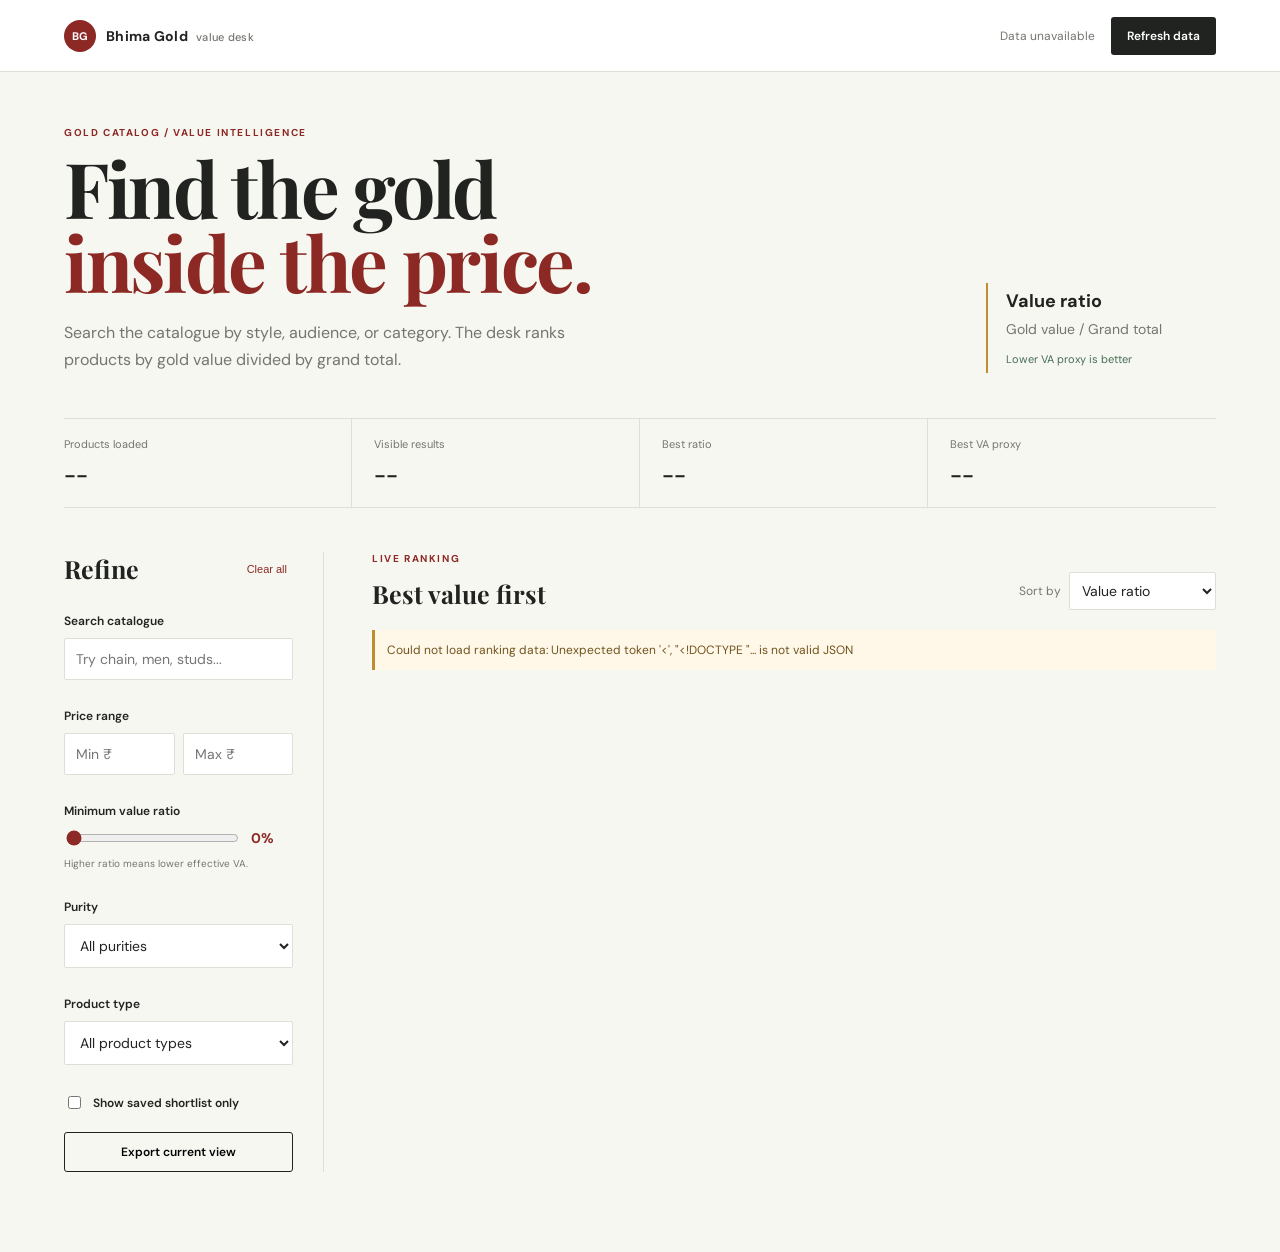
==== index.html @ 20fabfad "Backup: Vercel-ready dashboard (api/index.py, public, vercel.json) + preserve original scraper - for" ====
<!doctype html>
<html lang="en">
<head>
  <meta charset="utf-8">
  <meta name="viewport" content="width=device-width, initial-scale=1">
  <title>Bhima Gold | Value desk</title>
  <link rel="stylesheet" href="styles.css">
</head>
<body>
  <header class="topbar">
    <div class="brand"><span class="brand-mark">BG</span><span>Bhima Gold <em>value desk</em></span></div>
    <div class="top-actions"><span id="sourceBadge" class="status">Loading data</span><button id="refreshButton" class="button button-dark" type="button">Refresh data</button></div>
  </header>
  <main class="shell">
    <section class="intro">
      <div>
        <p class="kicker">GOLD CATALOG / VALUE INTELLIGENCE</p>
        <h1>Find the gold<br><span>inside the price.</span></h1>
        <p class="lede">Search the catalogue by style, audience, or category. The desk ranks products by gold value divided by grand total.</p>
      </div>
      <div class="equation"><strong>Value ratio</strong><span>Gold value / Grand total</span><small>Lower VA proxy is better</small></div>
    </section>
    <section class="stats" aria-label="Summary">
      <div><span>Products loaded</span><strong id="totalCount">--</strong></div>
      <div><span>Visible results</span><strong id="visibleCount">--</strong></div>
      <div><span>Best ratio</span><strong id="bestRatio">--</strong></div>
      <div><span>Best VA proxy</span><strong id="bestVa">--</strong></div>
    </section>
    <section class="workspace">
      <aside class="filters">
        <div class="filter-head"><h2>Refine</h2><button id="clearButton" class="text-button" type="button">Clear all</button></div>
        <label class="search-box"><span>Search catalogue</span><input id="searchInput" type="search" placeholder="Try chain, men, studs..."></label>
        <div class="filter-group"><label for="minPrice">Price range</label><div class="two-inputs"><input id="minPrice" type="number" min="0" placeholder="Min ₹"><input id="maxPrice" type="number" min="0" placeholder="Max ₹"></div></div>
        <div class="filter-group"><label for="minRatio">Minimum value ratio</label><div class="range-line"><input id="minRatio" type="range" min="0" max="100" value="0"><output id="ratioOutput">0%</output></div><small>Higher ratio means lower effective VA.</small></div>
        <div class="filter-group"><label for="puritySelect">Purity</label><select id="puritySelect"><option value="">All purities</option></select></div>
        <div class="filter-group"><label for="categorySelect">Product type</label><select id="categorySelect"><option value="">All product types</option></select></div>
        <label class="check-row"><input id="favoritesOnly" type="checkbox"><span>Show saved shortlist only</span></label>
        <button id="exportButton" class="button button-outline" type="button">Export current view</button>
      </aside>
      <section class="results">
        <div class="results-head"><div><p class="kicker">LIVE RANKING</p><h2>Best value first</h2></div><label class="sort-control">Sort by <select id="sortSelect"><option value="ratio">Value ratio</option><option value="va">Lowest VA proxy</option><option value="price-low">Price: low to high</option><option value="price-high">Price: high to low</option><option value="name">Name</option></select></label></div>
        <div id="notice" class="notice" hidden></div>
        <div id="productGrid" class="product-grid"></div>
      </section>
    </section>
  </main>
  <template id="productTemplate"><article class="product-card"><div class="rank-line"><span class="rank"></span><button class="save-button" type="button" aria-label="Save product">☆</button></div><h3 class="product-name"></h3><div class="chips"><span class="purity-chip"></span><span class="category-chip"></span></div><div class="numbers"><div><span>Grand total</span><strong class="grand-total"></strong></div><div><span>Gold value</span><strong class="gold-value"></strong></div></div><div class="ratio-row"><div><span>Value ratio</span><strong class="value-ratio"></strong></div><div class="va"><span>VA proxy</span><strong class="va-value"></strong></div></div><a class="product-link" target="_blank" rel="noreferrer">View product <span>↗</span></a></article></template>
  <script src="app.js"></script>
</body>
</html>
---- styles.css ----
@import url('https://fonts.googleapis.com/css2?family=DM+Sans:wght@400;500;600;700&family=Playfair+Display:wght@600;700&display=swap');
:root{--ink:#20231f;--muted:#73766f;--line:#dedfd6;--paper:#f7f7f2;--card:#fff;--red:#8d2925;--gold:#be8c31;--green:#486d53}*{box-sizing:border-box}body{margin:0;background:var(--paper);color:var(--ink);font:14px 'DM Sans',sans-serif}.topbar{height:72px;padding:0 5vw;display:flex;align-items:center;justify-content:space-between;border-bottom:1px solid var(--line);background:#fff}.brand{display:flex;align-items:center;gap:10px;font-weight:700;letter-spacing:.02em}.brand em{font-size:11px;color:var(--muted);font-style:normal;font-weight:500;margin-left:5px}.brand-mark{display:grid;place-items:center;width:32px;height:32px;background:var(--red);color:#fff;font-size:11px;border-radius:50%}.top-actions{display:flex;align-items:center;gap:16px}.status{color:var(--muted);font-size:12px}.button{border:0;padding:11px 16px;border-radius:3px;font:600 12px 'DM Sans';cursor:pointer}.button-dark{background:var(--ink);color:#fff}.button-outline{width:100%;border:1px solid var(--ink);background:transparent;margin-top:20px}.shell{max-width:1440px;margin:auto;padding:54px 5vw 80px}.intro{display:flex;justify-content:space-between;gap:40px;align-items:end;margin-bottom:45px}.kicker{margin:0 0 12px;color:var(--red);font-size:10px;font-weight:700;letter-spacing:.16em}.intro h1{font:700 clamp(42px,6vw,78px)/.96 'Playfair Display',serif;letter-spacing:-.03em;margin:0}.intro h1 span{color:var(--red)}.lede{max-width:520px;color:var(--muted);font-size:16px;line-height:1.65;margin:22px 0 0}.equation{min-width:230px;border-left:2px solid var(--gold);padding:6px 0 7px 18px}.equation strong,.equation span,.equation small{display:block}.equation strong{font-size:18px}.equation span{margin-top:7px;color:var(--muted)}.equation small{margin-top:14px;color:var(--green);font-size:11px}.stats{display:grid;grid-template-columns:repeat(4,1fr);border-top:1px solid var(--line);border-bottom:1px solid var(--line);margin-bottom:44px}.stats div{padding:18px 22px;border-right:1px solid var(--line)}.stats div:first-child{padding-left:0}.stats div:last-child{border:0}.stats span,.numbers span,.ratio-row span{display:block;color:var(--muted);font-size:11px}.stats strong{font:700 25px 'Playfair Display';display:block;margin-top:5px}.workspace{display:grid;grid-template-columns:260px 1fr;gap:48px}.filters{border-right:1px solid var(--line);padding-right:30px}.filter-head,.results-head{display:flex;align-items:center;justify-content:space-between}.filter-head h2,.results-head h2{font:700 25px 'Playfair Display';margin:0}.text-button{border:0;background:none;color:var(--red);font-size:11px;cursor:pointer}.filters label,.sort-control{font-size:12px;font-weight:600}.search-box,.filter-group{display:block;margin-top:28px}.search-box span,.filter-group>label{display:block;margin-bottom:9px}.search-box input,.filter-group input,.filter-group select,.sort-control select{font:14px 'DM Sans';border:1px solid var(--line);background:#fff;border-radius:2px;padding:11px;width:100%;color:var(--ink)}.two-inputs{display:grid;grid-template-columns:1fr 1fr;gap:8px}.range-line{display:flex;align-items:center;gap:10px}.range-line input{padding:0;border:0;accent-color:var(--red)}.range-line output{font-weight:700;color:var(--red);min-width:42px}.filter-group small{display:block;color:var(--muted);font-size:10px;line-height:1.5;margin-top:8px}.check-row{display:flex;gap:9px;align-items:center;margin-top:28px}.check-row input{accent-color:var(--red)}.results-head{align-items:end;margin-bottom:20px}.sort-control{display:flex;align-items:center;gap:8px;color:var(--muted);font-weight:400}.sort-control select{width:auto;padding:8px}.notice{background:#fff7e7;border-left:3px solid var(--gold);padding:12px;margin-bottom:16px;color:#70541e;font-size:12px}.product-grid{display:grid;grid-template-columns:repeat(3,minmax(0,1fr));gap:14px}.product-card{background:var(--card);border:1px solid var(--line);padding:19px;min-height:310px;display:flex;flex-direction:column;transition:box-shadow .2s,transform .2s}.product-card:hover{transform:translateY(-2px);box-shadow:0 8px 22px #20231f12}.rank-line{display:flex;justify-content:space-between;align-items:center;color:var(--red);font-size:12px;font-weight:700}.save-button{border:0;background:none;font-size:23px;line-height:1;color:var(--gold);cursor:pointer}.save-button.saved{color:var(--red)}.product-name{font-size:15px;line-height:1.35;margin:19px 0 11px}.chips{display:flex;gap:6px;min-height:22px}.chips span{border:1px solid var(--line);padding:4px 7px;font-size:10px;color:var(--muted);text-transform:uppercase}.numbers{display:grid;grid-template-columns:1fr 1fr;gap:12px;border-top:1px solid var(--line);margin-top:20px;padding-top:14px}.numbers strong{display:block;font-size:14px;margin-top:5px}.ratio-row{display:flex;justify-content:space-between;align-items:end;border-top:1px solid var(--line);margin-top:15px;padding-top:13px}.value-ratio{color:var(--green);font-size:20px}.va{text-align:right}.va-value{color:var(--red);font-size:14px}.product-link{margin-top:auto;padding-top:18px;color:var(--ink);font-size:12px;font-weight:700;text-decoration:none}.product-link span{color:var(--red);font-size:16px;margin-left:5px}.empty{grid-column:1/-1;padding:55px;text-align:center;border:1px dashed var(--line);color:var(--muted)}@media(max-width:1000px){.product-grid{grid-template-columns:repeat(2,minmax(0,1fr))}}@media(max-width:700px){.topbar{padding:0 20px}.top-actions .status{display:none}.shell{padding:35px 20px}.intro{display:block}.equation{margin-top:28px}.stats{grid-template-columns:repeat(2,1fr)}.stats div:nth-child(2){border-right:0}.stats div:nth-child(3){padding-left:0;border-top:1px solid var(--line)}.stats div:nth-child(4){border-top:1px solid var(--line)}.workspace{display:block}.filters{border-right:0;border-bottom:1px solid var(--line);padding:0 0 28px;margin-bottom:35px}.results-head{display:block}.sort-control{margin-top:18px}.product-grid{grid-template-columns:1fr}}
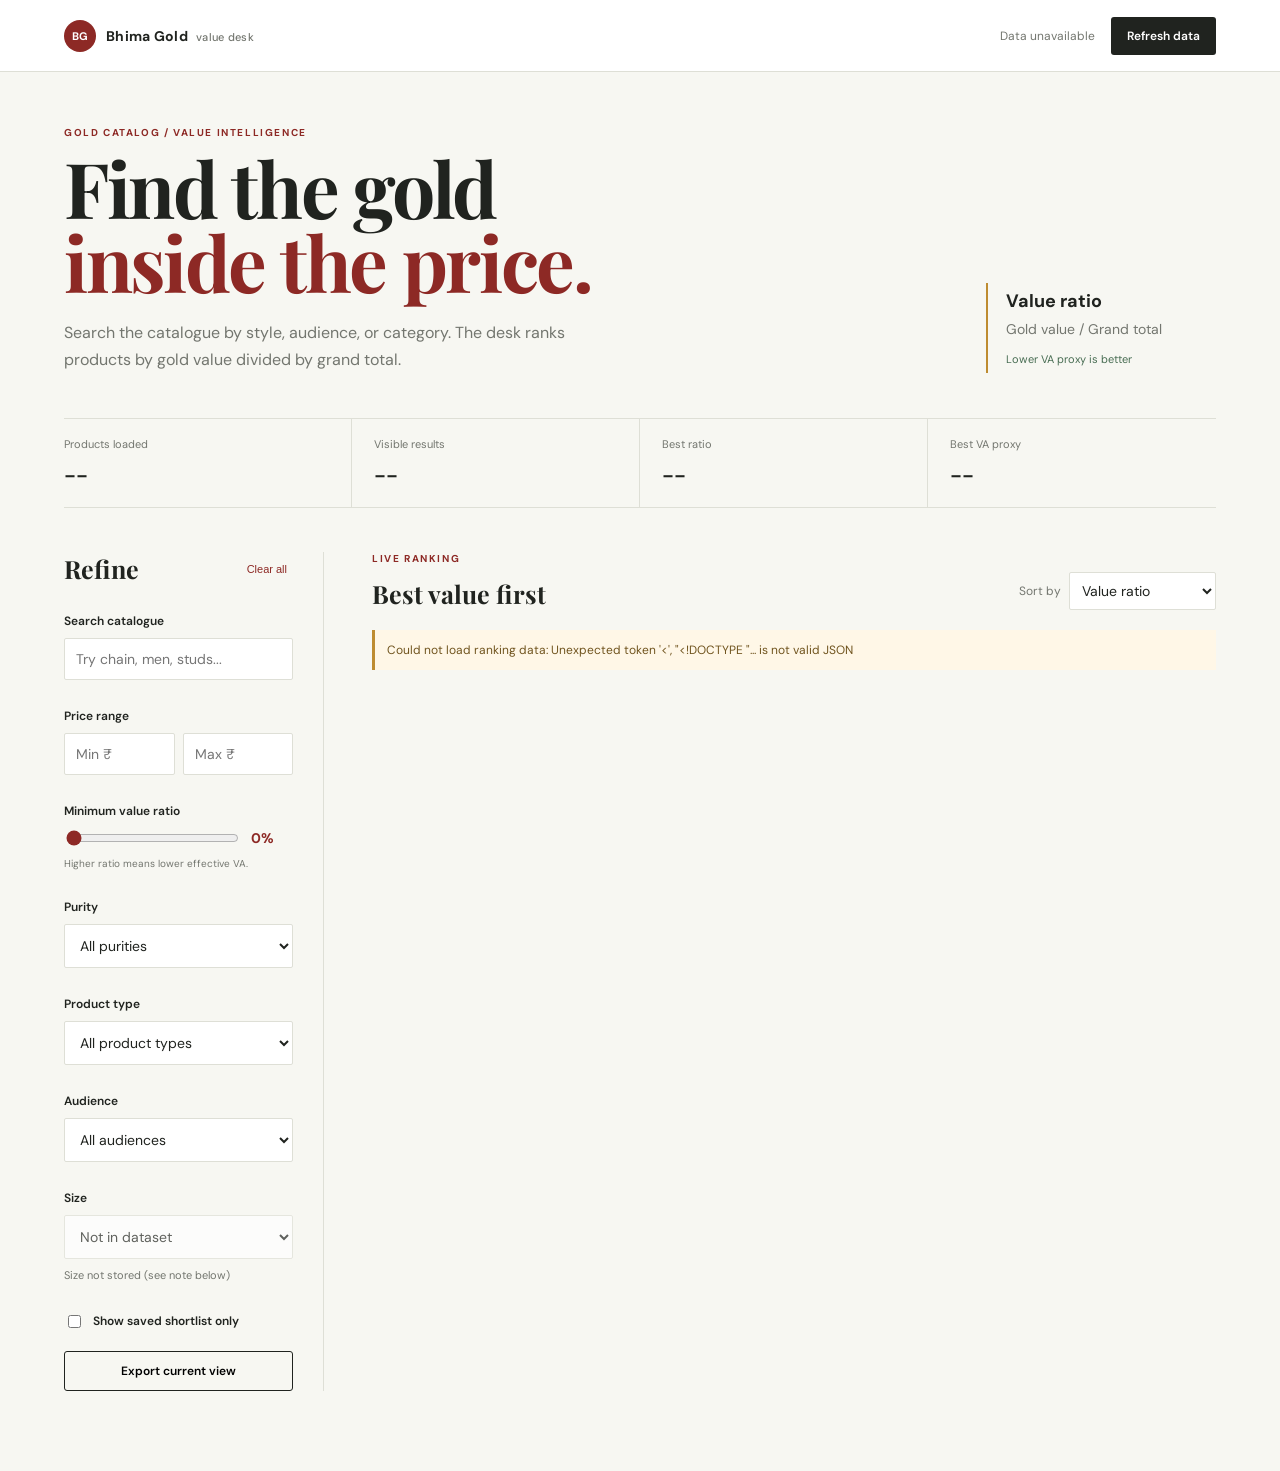
==== commit 5420db13: "Add Women/Men/Kids audience filter derived from name; Size disabled (not in dataset - only name/url/" ====
--- a/index.html
+++ b/index.html
@@ -34,6 +34,8 @@
         <div class="filter-group"><label for="minRatio">Minimum value ratio</label><div class="range-line"><input id="minRatio" type="range" min="0" max="100" value="0"><output id="ratioOutput">0%</output></div><small>Higher ratio means lower effective VA.</small></div>
         <div class="filter-group"><label for="puritySelect">Purity</label><select id="puritySelect"><option value="">All purities</option></select></div>
         <div class="filter-group"><label for="categorySelect">Product type</label><select id="categorySelect"><option value="">All product types</option></select></div>
+        <div class="filter-group"><label for="audienceSelect">Audience</label><select id="audienceSelect"><option value="">All audiences</option></select></div>
+        <div class="filter-group"><label for="sizeSelect">Size</label><select id="sizeSelect" disabled><option value="">Not in dataset</option></select><small style="color:var(--muted);font-size:11px;">Size not stored (see note below)</small></div>
         <label class="check-row"><input id="favoritesOnly" type="checkbox"><span>Show saved shortlist only</span></label>
         <button id="exportButton" class="button button-outline" type="button">Export current view</button>
       </aside>
@@ -44,7 +46,7 @@
       </section>
     </section>
   </main>
-  <template id="productTemplate"><article class="product-card"><div class="rank-line"><span class="rank"></span><button class="save-button" type="button" aria-label="Save product">☆</button></div><h3 class="product-name"></h3><div class="chips"><span class="purity-chip"></span><span class="category-chip"></span></div><div class="numbers"><div><span>Grand total</span><strong class="grand-total"></strong></div><div><span>Gold value</span><strong class="gold-value"></strong></div></div><div class="ratio-row"><div><span>Value ratio</span><strong class="value-ratio"></strong></div><div class="va"><span>VA proxy</span><strong class="va-value"></strong></div></div><a class="product-link" target="_blank" rel="noreferrer">View product <span>↗</span></a></article></template>
+  <template id="productTemplate"><article class="product-card"><div class="rank-line"><span class="rank"></span><button class="save-button" type="button" aria-label="Save product">☆</button></div><h3 class="product-name"></h3><div class="chips"><span class="purity-chip"></span><span class="category-chip"></span><span class="audience-chip"></span></div><div class="numbers"><div><span>Grand total</span><strong class="grand-total"></strong></div><div><span>Gold value</span><strong class="gold-value"></strong></div></div><div class="ratio-row"><div><span>Value ratio</span><strong class="value-ratio"></strong></div><div class="va"><span>VA proxy</span><strong class="va-value"></strong></div></div><a class="product-link" target="_blank" rel="noreferrer">View product <span>↗</span></a></article></template>
   <script src="app.js"></script>
 </body>
 </html>
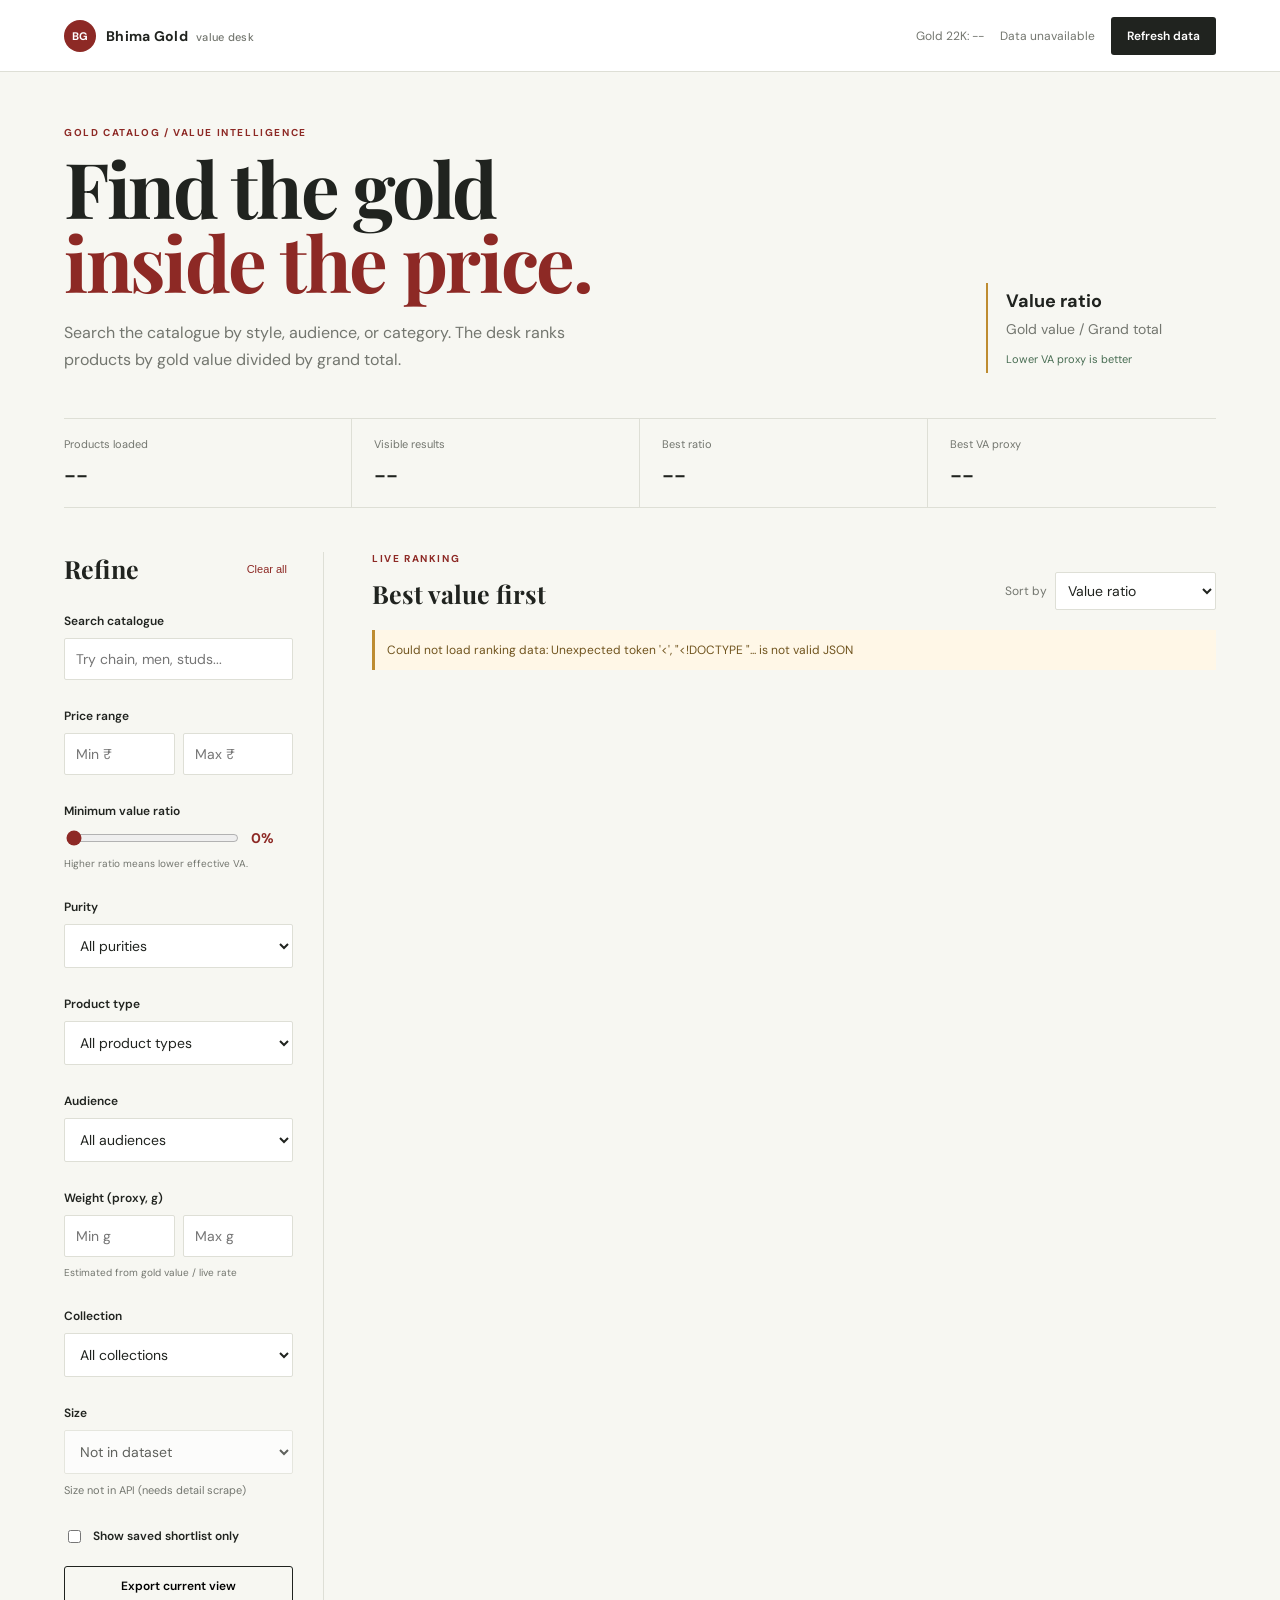
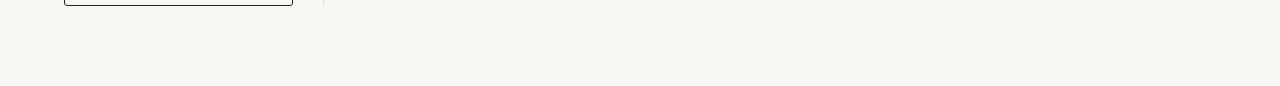
==== commit d1602ce8: "Features 1,2,3,4,12: making charges, weight proxy, category, gold ticker, history - enrich_fast + da" ====
--- a/index.html
+++ b/index.html
@@ -9,7 +9,7 @@
 <body>
   <header class="topbar">
     <div class="brand"><span class="brand-mark">BG</span><span>Bhima Gold <em>value desk</em></span></div>
-    <div class="top-actions"><span id="sourceBadge" class="status">Loading data</span><button id="refreshButton" class="button button-dark" type="button">Refresh data</button></div>
+    <div class="top-actions"><span id="goldRateBadge" class="status">Gold 22K: --</span><span id="sourceBadge" class="status">Loading data</span><button id="refreshButton" class="button button-dark" type="button">Refresh data</button></div>
   </header>
   <main class="shell">
     <section class="intro">
@@ -35,18 +35,20 @@
         <div class="filter-group"><label for="puritySelect">Purity</label><select id="puritySelect"><option value="">All purities</option></select></div>
         <div class="filter-group"><label for="categorySelect">Product type</label><select id="categorySelect"><option value="">All product types</option></select></div>
         <div class="filter-group"><label for="audienceSelect">Audience</label><select id="audienceSelect"><option value="">All audiences</option></select></div>
-        <div class="filter-group"><label for="sizeSelect">Size</label><select id="sizeSelect" disabled><option value="">Not in dataset</option></select><small style="color:var(--muted);font-size:11px;">Size not stored (see note below)</small></div>
+        <div class="filter-group"><label for="weightRange">Weight (proxy, g)</label><div class="two-inputs"><input id="minWeight" type="number" min="0" step="0.5" placeholder="Min g"><input id="maxWeight" type="number" min="0" step="0.5" placeholder="Max g"></div><small>Estimated from gold value / live rate</small></div>
+        <div class="filter-group"><label for="collectionSelect">Collection</label><select id="collectionSelect"><option value="">All collections</option></select></div>
+        <div class="filter-group"><label for="sizeSelect">Size</label><select id="sizeSelect" disabled><option value="">Not in dataset</option></select><small style="color:var(--muted);font-size:11px;">Size not in API (needs detail scrape)</small></div>
         <label class="check-row"><input id="favoritesOnly" type="checkbox"><span>Show saved shortlist only</span></label>
         <button id="exportButton" class="button button-outline" type="button">Export current view</button>
       </aside>
       <section class="results">
-        <div class="results-head"><div><p class="kicker">LIVE RANKING</p><h2>Best value first</h2></div><label class="sort-control">Sort by <select id="sortSelect"><option value="ratio">Value ratio</option><option value="va">Lowest VA proxy</option><option value="price-low">Price: low to high</option><option value="price-high">Price: high to low</option><option value="name">Name</option></select></label></div>
+        <div class="results-head"><div><p class="kicker">LIVE RANKING</p><h2>Best value first</h2></div><label class="sort-control">Sort by <select id="sortSelect"><option value="ratio">Value ratio</option><option value="va">Lowest VA proxy</option><option value="price-low">Price: low to high</option><option value="price-high">Price: high to low</option><option value="weight-low">Weight: low to high</option><option value="weight-high">Weight: high to low</option><option value="making-low">Making: low to high</option><option value="name">Name</option></select></label></div>
         <div id="notice" class="notice" hidden></div>
         <div id="productGrid" class="product-grid"></div>
       </section>
     </section>
   </main>
-  <template id="productTemplate"><article class="product-card"><div class="rank-line"><span class="rank"></span><button class="save-button" type="button" aria-label="Save product">☆</button></div><h3 class="product-name"></h3><div class="chips"><span class="purity-chip"></span><span class="category-chip"></span><span class="audience-chip"></span></div><div class="numbers"><div><span>Grand total</span><strong class="grand-total"></strong></div><div><span>Gold value</span><strong class="gold-value"></strong></div></div><div class="ratio-row"><div><span>Value ratio</span><strong class="value-ratio"></strong></div><div class="va"><span>VA proxy</span><strong class="va-value"></strong></div></div><a class="product-link" target="_blank" rel="noreferrer">View product <span>↗</span></a></article></template>
+  <template id="productTemplate"><article class="product-card"><div class="rank-line"><span class="rank"></span><button class="save-button" type="button" aria-label="Save product">☆</button></div><h3 class="product-name"></h3><div class="chips"><span class="purity-chip"></span><span class="category-chip"></span><span class="audience-chip"></span><span class="collection-chip"></span></div><img class="product-image" alt="" style="width:100%;height:140px;object-fit:cover;border-radius:8px;margin:8px 0;display:none;"><div class="numbers"><div><span>Grand total</span><strong class="grand-total"></strong></div><div><span>Gold value</span><strong class="gold-value"></strong></div></div><div class="numbers"><div><span>Weight proxy</span><strong class="weight"></strong></div><div><span>Making + GST</span><strong class="making"></strong></div></div><div class="ratio-row"><div><span>Value ratio</span><strong class="value-ratio"></strong></div><div class="va"><span>VA proxy</span><strong class="va-value"></strong></div></div><a class="product-link" target="_blank" rel="noreferrer">View product <span>↗</span></a></article></template>
   <script src="app.js"></script>
 </body>
 </html>
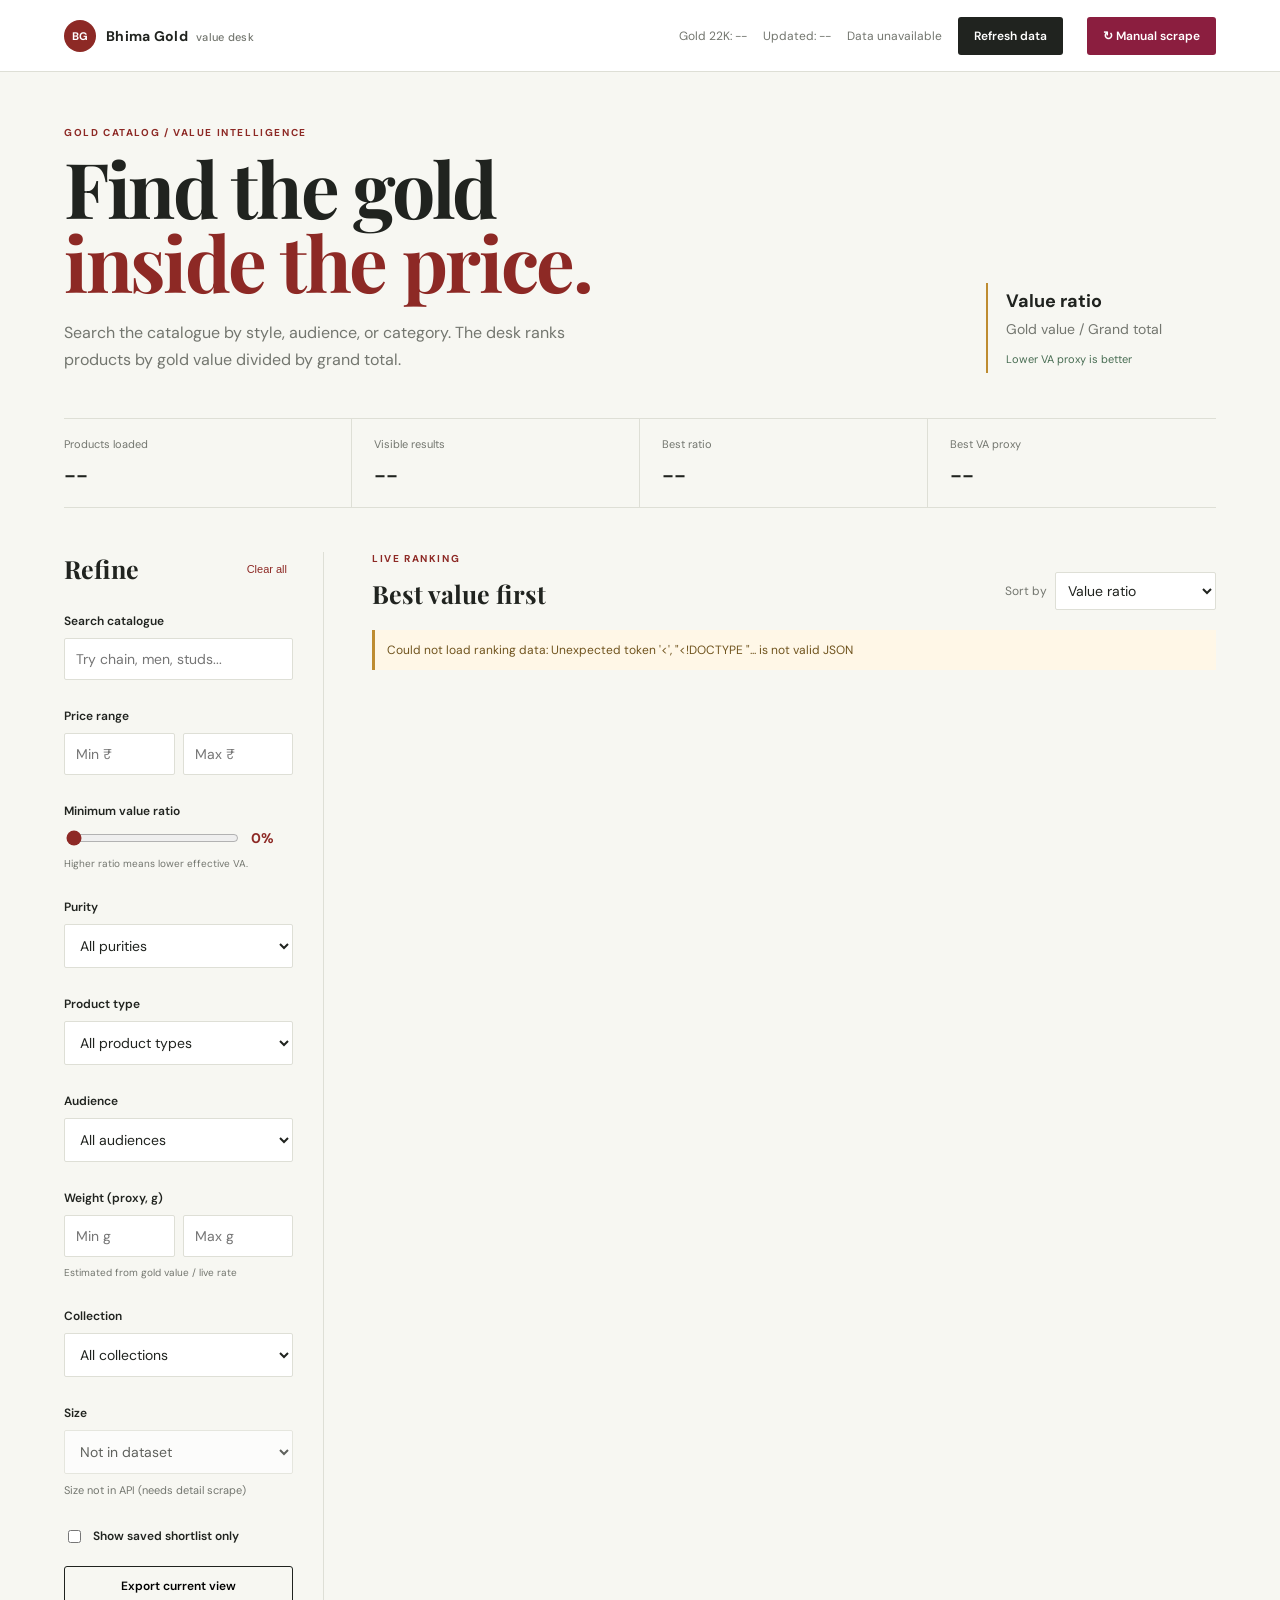
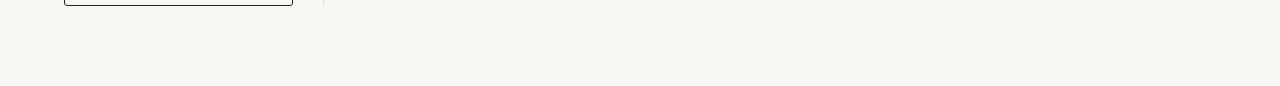
==== commit 091e58fa: "Fix fallback value_ratio=None (all 8267 were 0 valid) + repair 8267 ratios + hide blank Dimensions/R" ====
--- a/index.html
+++ b/index.html
@@ -9,7 +9,7 @@
 <body>
   <header class="topbar">
     <div class="brand"><span class="brand-mark">BG</span><span>Bhima Gold <em>value desk</em></span></div>
-    <div class="top-actions"><span id="goldRateBadge" class="status">Gold 22K: --</span><span id="sourceBadge" class="status">Loading data</span><button id="refreshButton" class="button button-dark" type="button">Refresh data</button></div>
+    <div class="top-actions"><span id="goldRateBadge" class="status">Gold 22K: --</span><span id="lastUpdatedBadge" class="status">Updated: --</span><span id="sourceBadge" class="status">Loading data</span><button id="refreshButton" class="button button-dark" type="button">Refresh data</button><button id="manualRefreshButton" class="button" type="button" style="background:#8B1E3F;color:white;margin-left:8px;">↻ Manual scrape</button></div>
   </header>
   <main class="shell">
     <section class="intro">
@@ -48,7 +48,7 @@
       </section>
     </section>
   </main>
-  <template id="productTemplate"><article class="product-card"><div class="rank-line"><span class="rank"></span><button class="save-button" type="button" aria-label="Save product">☆</button></div><h3 class="product-name"></h3><div class="chips"><span class="purity-chip"></span><span class="category-chip"></span><span class="audience-chip"></span><span class="collection-chip"></span></div><img class="product-image" alt="" style="width:100%;height:140px;object-fit:cover;border-radius:8px;margin:8px 0;display:none;"><div class="numbers"><div><span>Grand total</span><strong class="grand-total"></strong></div><div><span>Gold value</span><strong class="gold-value"></strong></div></div><div class="numbers"><div><span>Weight proxy</span><strong class="weight"></strong></div><div><span>Making + GST</span><strong class="making"></strong></div></div><div class="ratio-row"><div><span>Value ratio</span><strong class="value-ratio"></strong></div><div class="va"><span>VA proxy</span><strong class="va-value"></strong></div></div><a class="product-link" target="_blank" rel="noreferrer">View product <span>↗</span></a></article></template>
+  <template id="productTemplate"><article class="product-card"><div class="rank-line"><span class="rank"></span><button class="save-button" type="button" aria-label="Save product">☆</button></div><h3 class="product-name"></h3><div class="chips"><span class="purity-chip"></span><span class="category-chip"></span><span class="audience-chip"></span><span class="collection-chip"></span></div><img class="product-image" alt="" style="width:100%;height:140px;object-fit:cover;border-radius:8px;margin:8px 0;display:none;"><div class="numbers"><div><span>Grand total</span><strong class="grand-total"></strong></div><div><span>Gold value</span><strong class="gold-value"></strong></div></div><div class="numbers"><div><span>Weight</span><strong class="weight"></strong></div><div><span>Making + GST</span><strong class="making"></strong></div></div><div class="numbers" style="font-size:12px;color:var(--muted);"><div><span>Dimensions</span><strong class="dimensions"></strong></div><div><span>Rate</span><strong class="rate"></strong></div></div><div class="ratio-row"><div><span>Value ratio</span><strong class="value-ratio"></strong></div><div class="va"><span>VA proxy</span><strong class="va-value"></strong></div></div><a class="product-link" target="_blank" rel="noreferrer">View product <span>↗</span></a></article></template>
   <script src="app.js"></script>
 </body>
 </html>
